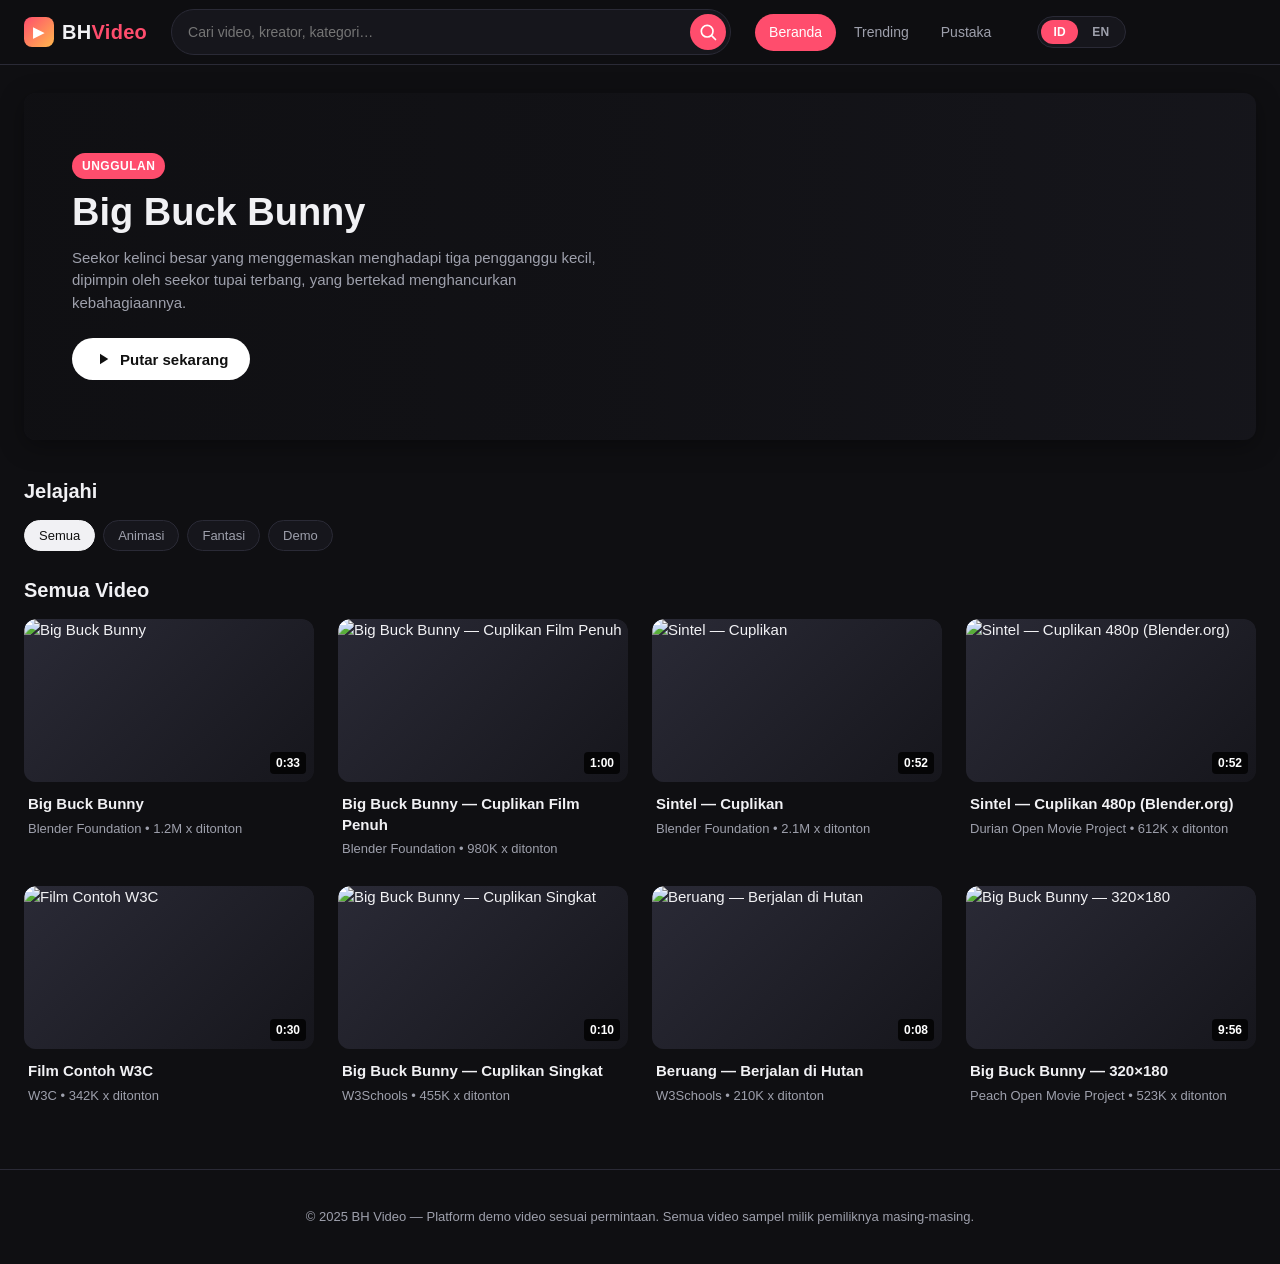
==== index.html @ 6b45b839 "Initial commit" ====
<!DOCTYPE html>
<html lang="id">
<head>
  <meta charset="UTF-8" />
  <meta name="viewport" content="width=device-width, initial-scale=1.0" />
  <title data-i18n-title="site.title.home">BH Video — Tonton di Mana Saja</title>
  <link rel="stylesheet" href="styles.css" />
  <script src="i18n.js"></script>
</head>
<body>
  <header class="site-header">
    <div class="container header-inner">
      <a href="index.html" class="logo">
        <span class="logo-mark">▶</span>
        <span class="logo-text">BH<span class="accent">Video</span></span>
      </a>

      <div class="search-bar">
        <input id="searchInput" type="text"
               data-i18n-attr="placeholder:header.search.placeholder" />
        <button id="searchBtn"
                data-i18n-attr="aria-label:header.search.aria">
          <svg viewBox="0 0 24 24" width="20" height="20" fill="none" stroke="currentColor" stroke-width="2"
               stroke-linecap="round" stroke-linejoin="round">
            <circle cx="11" cy="11" r="7"></circle>
            <line x1="21" y1="21" x2="16.65" y2="16.65"></line>
          </svg>
        </button>
      </div>

      <nav class="top-nav">
        <a href="#" class="active" data-i18n="nav.home">Beranda</a>
        <a href="#" data-i18n="nav.trending">Trending</a>
        <a href="#" data-i18n="nav.library">Pustaka</a>
      </nav>

      <div class="lang-switcher-host" data-lang-switcher></div>
    </div>
  </header>

  <main class="container">
    <!-- Hero / Featured -->
    <section id="hero" class="hero">
      <!-- Filled by app.js -->
    </section>

    <!-- Category filters -->
    <section class="filters">
      <h2 class="section-title" data-i18n="home.browse">Jelajahi</h2>
      <div id="categoryBar" class="category-bar">
        <!-- Filled by app.js -->
      </div>
    </section>

    <!-- Video grid -->
    <section class="grid-section">
      <h2 class="section-title" id="gridTitle" data-i18n="home.allVideos">Semua Video</h2>
      <div id="videoGrid" class="video-grid">
        <!-- Filled by app.js -->
      </div>
      <p id="emptyState" class="empty-state" data-i18n="home.empty" hidden>
        Tidak ada video yang cocok dengan pencarian Anda. Coba kata kunci lain.
      </p>
    </section>
  </main>

  <footer class="site-footer">
    <div class="container">
      <p data-i18n="footer.home">© 2025 BH Video — Platform demo video sesuai permintaan. Semua video sampel milik pemiliknya masing-masing.</p>
    </div>
  </footer>

  <script src="videos.js"></script>
  <script src="app.js"></script>
</body>
</html>
---- styles.css ----
/* =========================================================
   BH Video — Stylesheet
   Modern dark theme, responsive, no external dependencies.
   ========================================================= */

:root {
  --bg: #0f0f12;
  --bg-elev: #16161c;
  --bg-elev-2: #1d1d26;
  --border: #2a2a36;
  --text: #f1f1f4;
  --text-dim: #9ea0ac;
  --accent: #ff4d6d;
  --accent-2: #ffb84d;
  --radius: 12px;
  --shadow: 0 6px 24px rgba(0, 0, 0, 0.35);
  --transition: 180ms ease;
}

* {
  box-sizing: border-box;
}

html,
body {
  margin: 0;
  padding: 0;
  background: var(--bg);
  color: var(--text);
  font-family: "Segoe UI", -apple-system, BlinkMacSystemFont, "Helvetica Neue",
    Arial, "PingFang SC", "Microsoft YaHei", sans-serif;
  font-size: 15px;
  line-height: 1.5;
  min-height: 100vh;
}

a {
  color: inherit;
  text-decoration: none;
}

button {
  font-family: inherit;
  cursor: pointer;
}

.container {
  width: 100%;
  max-width: 1400px;
  margin: 0 auto;
  padding: 0 24px;
}

/* ---------- Header ---------- */
.site-header {
  position: sticky;
  top: 0;
  z-index: 50;
  background: rgba(15, 15, 18, 0.85);
  backdrop-filter: saturate(140%) blur(10px);
  border-bottom: 1px solid var(--border);
}

.header-inner {
  display: flex;
  align-items: center;
  gap: 24px;
  height: 64px;
}

.logo {
  display: flex;
  align-items: center;
  gap: 8px;
  font-weight: 700;
  font-size: 20px;
  letter-spacing: 0.3px;
}

.logo-mark {
  display: inline-grid;
  place-items: center;
  width: 30px;
  height: 30px;
  border-radius: 8px;
  background: linear-gradient(135deg, var(--accent), var(--accent-2));
  color: #fff;
  font-size: 14px;
}

.logo-text .accent {
  color: var(--accent);
}

.search-bar {
  flex: 1;
  max-width: 560px;
  display: flex;
  align-items: center;
  background: var(--bg-elev);
  border: 1px solid var(--border);
  border-radius: 999px;
  padding: 4px 4px 4px 16px;
  transition: border-color var(--transition);
}

.search-bar:focus-within {
  border-color: var(--accent);
}

.search-bar input {
  flex: 1;
  background: transparent;
  border: none;
  outline: none;
  color: var(--text);
  font-size: 14px;
  padding: 8px 0;
}

.search-bar button {
  display: grid;
  place-items: center;
  width: 36px;
  height: 36px;
  border: none;
  background: var(--accent);
  color: #fff;
  border-radius: 999px;
  transition: transform var(--transition), background var(--transition);
}

.search-bar button:hover {
  transform: scale(1.05);
}

.top-nav {
  display: flex;
  gap: 4px;
}

.top-nav a {
  padding: 8px 14px;
  border-radius: 999px;
  color: var(--text-dim);
  font-weight: 500;
  font-size: 14px;
  transition: background var(--transition), color var(--transition);
}

.top-nav a:hover {
  background: var(--bg-elev);
  color: var(--text);
}

.top-nav a.active {
  background: var(--accent);
  color: #fff;
}

.back-link {
  margin-left: auto;
  display: inline-flex;
  align-items: center;
  gap: 6px;
  color: var(--text-dim);
  font-weight: 500;
  padding: 8px 14px;
  border-radius: 999px;
  transition: background var(--transition), color var(--transition);
}

/* On the player page the language switcher should hug the right edge,
   right after the back link. */
.player-page .lang-switcher-host {
  margin-left: 0;
}

/* On the home page the top-nav already pushes everything, so keep the
   switcher tight to its right. */
.site-header .lang-switcher-host {
  flex-shrink: 0;
}

.back-link:hover {
  background: var(--bg-elev);
  color: var(--text);
}

/* ---------- Hero ---------- */
.hero {
  position: relative;
  margin: 28px 0 36px;
  border-radius: var(--radius);
  overflow: hidden;
  min-height: 320px;
  background: var(--bg-elev);
  box-shadow: var(--shadow);
  cursor: pointer;
  isolation: isolate;
}

.hero-bg {
  position: absolute;
  inset: 0;
  background-size: cover;
  background-position: center;
  transform: scale(1.02);
  transition: transform 600ms ease;
  z-index: -2;
}

.hero:hover .hero-bg {
  transform: scale(1.06);
}

.hero::before {
  content: "";
  position: absolute;
  inset: 0;
  background: linear-gradient(
    90deg,
    rgba(15, 15, 18, 0.92) 0%,
    rgba(15, 15, 18, 0.65) 45%,
    rgba(15, 15, 18, 0.1) 100%
  );
  z-index: -1;
}

.hero-content {
  padding: 60px 48px;
  max-width: 640px;
}

.hero-badge {
  display: inline-block;
  background: var(--accent);
  color: #fff;
  font-size: 12px;
  font-weight: 700;
  padding: 4px 10px;
  border-radius: 999px;
  letter-spacing: 0.5px;
  text-transform: uppercase;
  margin-bottom: 12px;
}

.hero h1 {
  font-size: 38px;
  margin: 0 0 12px;
  line-height: 1.15;
}

.hero p {
  color: var(--text-dim);
  margin: 0 0 24px;
  font-size: 15px;
}

.hero .play-now {
  display: inline-flex;
  align-items: center;
  gap: 8px;
  background: #fff;
  color: #111;
  padding: 12px 22px;
  border: none;
  border-radius: 999px;
  font-weight: 700;
  font-size: 15px;
  transition: transform var(--transition);
}

.hero .play-now:hover {
  transform: translateY(-2px);
}

/* ---------- Category bar ---------- */
.filters {
  margin-bottom: 16px;
}

.section-title {
  font-size: 20px;
  margin: 0 0 14px;
  font-weight: 700;
}

.category-bar {
  display: flex;
  flex-wrap: wrap;
  gap: 8px;
  margin-bottom: 24px;
}

.chip {
  background: var(--bg-elev);
  border: 1px solid var(--border);
  color: var(--text-dim);
  padding: 7px 14px;
  border-radius: 999px;
  font-size: 13px;
  font-weight: 500;
  transition: all var(--transition);
}

.chip:hover {
  color: var(--text);
  border-color: var(--text-dim);
}

.chip.active {
  background: var(--text);
  color: #111;
  border-color: var(--text);
}

/* ---------- Video grid ---------- */
.grid-section {
  padding-bottom: 60px;
}

.video-grid {
  display: grid;
  grid-template-columns: repeat(auto-fill, minmax(260px, 1fr));
  gap: 24px;
}

.video-card {
  background: transparent;
  border-radius: var(--radius);
  overflow: hidden;
  cursor: pointer;
  transition: transform var(--transition);
  display: flex;
  flex-direction: column;
}

.video-card:hover {
  transform: translateY(-4px);
}

.thumb {
  position: relative;
  aspect-ratio: 16 / 9;
  background: var(--bg-elev);
  border-radius: var(--radius);
  overflow: hidden;
}

.thumb img {
  width: 100%;
  height: 100%;
  object-fit: cover;
  display: block;
  transition: transform 400ms ease;
}

.video-card:hover .thumb img {
  transform: scale(1.05);
}

.thumb .duration {
  position: absolute;
  right: 8px;
  bottom: 8px;
  background: rgba(0, 0, 0, 0.8);
  color: #fff;
  font-size: 12px;
  font-weight: 600;
  padding: 2px 6px;
  border-radius: 4px;
}

.thumb .play-overlay {
  position: absolute;
  inset: 0;
  display: grid;
  place-items: center;
  background: rgba(0, 0, 0, 0.25);
  opacity: 0;
  transition: opacity var(--transition);
}

.video-card:hover .play-overlay {
  opacity: 1;
}

.thumb .play-overlay::before {
  content: "";
  width: 0;
  height: 0;
  margin-left: 6px;
  border-left: 22px solid #fff;
  border-top: 14px solid transparent;
  border-bottom: 14px solid transparent;
  filter: drop-shadow(0 2px 6px rgba(0, 0, 0, 0.5));
}

.card-body {
  padding: 12px 4px 4px;
}

.card-title {
  font-size: 15px;
  font-weight: 600;
  margin: 0 0 4px;
  display: -webkit-box;
  -webkit-line-clamp: 2;
  -webkit-box-orient: vertical;
  overflow: hidden;
  line-height: 1.35;
}

.card-meta {
  font-size: 13px;
  color: var(--text-dim);
}

.empty-state {
  text-align: center;
  color: var(--text-dim);
  padding: 60px 0;
  font-size: 15px;
}

/* ---------- Footer ---------- */
.site-footer {
  border-top: 1px solid var(--border);
  padding: 24px 0;
  color: var(--text-dim);
  font-size: 13px;
  text-align: center;
}

/* ---------- Language switcher ---------- */
.lang-switcher-host {
  margin-left: 8px;
  display: flex;
  align-items: center;
}

.lang-switcher {
  display: inline-flex;
  background: var(--bg-elev);
  border: 1px solid var(--border);
  border-radius: 999px;
  padding: 3px;
  gap: 2px;
}

.lang-switcher .lang-btn {
  appearance: none;
  border: none;
  background: transparent;
  color: var(--text-dim);
  font-weight: 600;
  font-size: 12px;
  letter-spacing: 0.4px;
  padding: 5px 12px;
  border-radius: 999px;
  transition: background var(--transition), color var(--transition);
}

.lang-switcher .lang-btn:hover {
  color: var(--text);
}

.lang-switcher .lang-btn.active {
  background: var(--accent);
  color: #fff;
}

/* =========================================================
   Player page
   ========================================================= */

.player-page {
  background: var(--bg);
}

.player-layout {
  display: grid;
  grid-template-columns: minmax(0, 1fr) 380px;
  gap: 32px;
  margin: 28px auto 60px;
  align-items: start;
}

.player-shell {
  background: #000;
  border-radius: var(--radius);
  overflow: hidden;
  box-shadow: var(--shadow);
  aspect-ratio: 16 / 9;
}

.player-shell video {
  width: 100%;
  height: 100%;
  display: block;
  background: #000;
}

.player-meta {
  margin-top: 20px;
}

.player-meta h1 {
  font-size: 24px;
  margin: 0 0 12px;
  line-height: 1.3;
}

.meta-row {
  display: flex;
  align-items: center;
  justify-content: space-between;
  gap: 16px;
  flex-wrap: wrap;
  padding-bottom: 14px;
  border-bottom: 1px solid var(--border);
}

.meta-stats {
  color: var(--text-dim);
  font-size: 14px;
}

.meta-stats .dot {
  margin: 0 6px;
}

.actions {
  display: flex;
  gap: 8px;
}

.action-btn {
  display: inline-flex;
  align-items: center;
  gap: 6px;
  background: var(--bg-elev);
  border: 1px solid var(--border);
  color: var(--text);
  padding: 8px 14px;
  border-radius: 999px;
  font-size: 14px;
  font-weight: 500;
  transition: background var(--transition), transform var(--transition);
}

.action-btn:hover {
  background: var(--bg-elev-2);
  transform: translateY(-1px);
}

.action-btn.liked {
  background: var(--accent);
  border-color: var(--accent);
  color: #fff;
}

.creator-card {
  display: flex;
  align-items: center;
  gap: 12px;
  margin: 16px 0;
}

.avatar {
  width: 44px;
  height: 44px;
  border-radius: 50%;
  background: linear-gradient(135deg, var(--accent), var(--accent-2));
  display: grid;
  place-items: center;
  color: #fff;
  font-weight: 700;
}

.creator-name {
  font-weight: 600;
  font-size: 15px;
}

.creator-meta {
  color: var(--text-dim);
  font-size: 13px;
}

.description {
  background: var(--bg-elev);
  border-radius: var(--radius);
  padding: 16px;
  color: var(--text-dim);
  font-size: 14px;
  line-height: 1.6;
  white-space: pre-wrap;
}

/* Up next sidebar */
.up-next .section-title {
  margin-top: 0;
}

.up-next-list {
  display: flex;
  flex-direction: column;
  gap: 12px;
}

.up-next-item {
  display: grid;
  grid-template-columns: 168px 1fr;
  gap: 12px;
  cursor: pointer;
  border-radius: 8px;
  padding: 4px;
  transition: background var(--transition);
}

.up-next-item:hover {
  background: var(--bg-elev);
}

.up-next-item .thumb {
  border-radius: 8px;
}

.up-next-item .un-title {
  font-size: 14px;
  font-weight: 600;
  line-height: 1.35;
  margin: 0 0 4px;
  display: -webkit-box;
  -webkit-line-clamp: 2;
  -webkit-box-orient: vertical;
  overflow: hidden;
}

.up-next-item .un-meta {
  font-size: 12px;
  color: var(--text-dim);
}

/* ---------- Toast ---------- */
.toast {
  position: fixed;
  bottom: 24px;
  left: 50%;
  transform: translateX(-50%) translateY(20px);
  background: var(--bg-elev-2);
  color: var(--text);
  border: 1px solid var(--border);
  padding: 10px 18px;
  border-radius: 999px;
  font-size: 14px;
  opacity: 0;
  pointer-events: none;
  transition: opacity 200ms ease, transform 200ms ease;
  z-index: 100;
}

.toast.show {
  opacity: 1;
  transform: translateX(-50%) translateY(0);
}

/* ---------- Responsive ---------- */
@media (max-width: 1000px) {
  .player-layout {
    grid-template-columns: 1fr;
  }
  .top-nav {
    display: none;
  }
}

@media (max-width: 720px) {
  .container {
    padding: 0 16px;
  }
  .header-inner {
    gap: 12px;
  }
  .hero-content {
    padding: 32px 24px;
  }
  .hero h1 {
    font-size: 26px;
  }
  .video-grid {
    grid-template-columns: repeat(auto-fill, minmax(200px, 1fr));
    gap: 16px;
  }
  .up-next-item {
    grid-template-columns: 140px 1fr;
  }
}
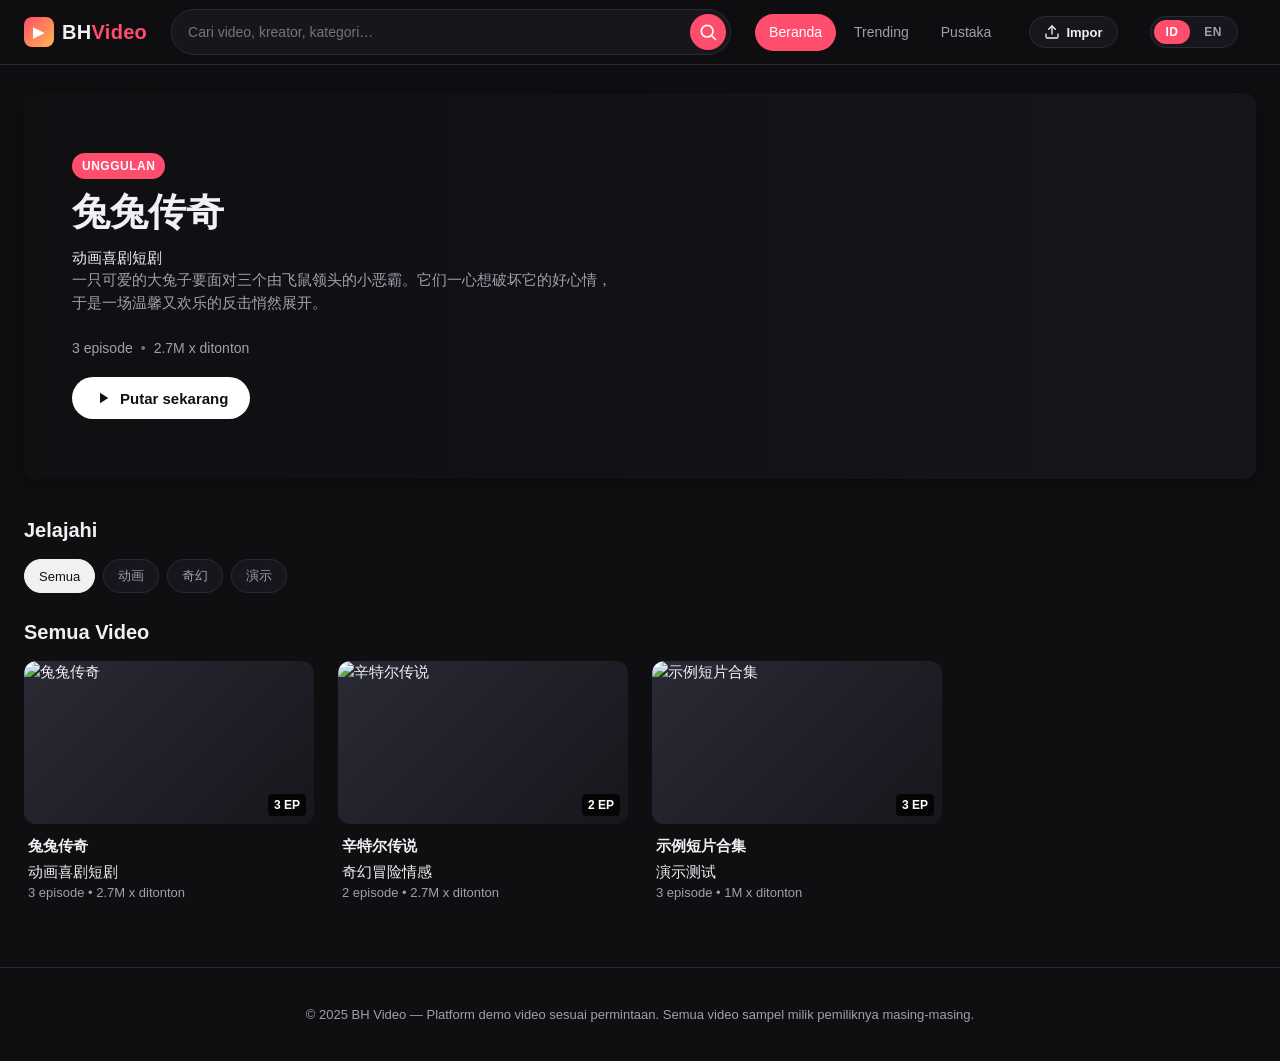
==== commit f80e4cfc: "剧集播放+内容导入" ====
--- a/index.html
+++ b/index.html
@@ -33,6 +33,17 @@
         <a href="#" data-i18n="nav.trending">Trending</a>
         <a href="#" data-i18n="nav.library">Pustaka</a>
       </nav>
+
+      <button id="importBtn" class="import-btn" type="button"
+              data-i18n-attr="aria-label:import.title" data-i18n-title="import.title">
+        <svg viewBox="0 0 24 24" width="16" height="16" fill="none" stroke="currentColor" stroke-width="2"
+             stroke-linecap="round" stroke-linejoin="round">
+          <path d="M21 15v4a2 2 0 0 1-2 2H5a2 2 0 0 1-2-2v-4"></path>
+          <polyline points="17 8 12 3 7 8"></polyline>
+          <line x1="12" y1="3" x2="12" y2="15"></line>
+        </svg>
+        <span data-i18n="import.button">Import</span>
+      </button>
 
       <div class="lang-switcher-host" data-lang-switcher></div>
     </div>
--- a/styles.css
+++ b/styles.css
@@ -665,6 +665,273 @@
 .toast.show {
   opacity: 1;
   transform: translateX(-50%) translateY(0);
+}
+
+/* ---------- Hero meta line (episode count + total plays) ---------- */
+.hero-meta {
+  display: flex;
+  gap: 8px;
+  align-items: center;
+  color: var(--text-dim);
+  font-size: 14px;
+  margin: 0 0 18px;
+}
+
+.hero-meta .dot {
+  opacity: 0.7;
+}
+
+/* ---------- Episode count badge on series cards ---------- */
+.thumb .ep-badge {
+  position: absolute;
+  left: 8px;
+  top: 8px;
+  background: linear-gradient(135deg, var(--accent), var(--accent-2));
+  color: #fff;
+  font-size: 11px;
+  font-weight: 700;
+  padding: 2px 8px;
+  border-radius: 4px;
+  letter-spacing: 0.3px;
+  box-shadow: 0 2px 6px rgba(0, 0, 0, 0.4);
+}
+
+/* ---------- Active state in episode list ---------- */
+.up-next-item.active {
+  background: var(--bg-elev-2);
+  outline: 2px solid var(--accent);
+}
+
+.up-next-item.active .un-title {
+  color: var(--accent);
+}
+
+/* ---------- Import button (header) ---------- */
+.import-btn {
+  display: inline-flex;
+  align-items: center;
+  gap: 6px;
+  background: var(--bg-elev);
+  border: 1px solid var(--border);
+  color: var(--text);
+  padding: 7px 14px;
+  border-radius: 999px;
+  font-size: 13px;
+  font-weight: 600;
+  transition: background var(--transition), border-color var(--transition),
+    transform var(--transition);
+  flex-shrink: 0;
+}
+
+.import-btn:hover {
+  background: var(--bg-elev-2);
+  border-color: var(--accent);
+  color: var(--accent);
+  transform: translateY(-1px);
+}
+
+/* ---------- Modal ---------- */
+.modal-backdrop {
+  position: fixed;
+  inset: 0;
+  background: rgba(0, 0, 0, 0.6);
+  backdrop-filter: blur(4px);
+  display: grid;
+  place-items: center;
+  z-index: 200;
+  padding: 20px;
+}
+
+.modal-backdrop[hidden] {
+  display: none;
+}
+
+.modal {
+  background: var(--bg-elev);
+  border: 1px solid var(--border);
+  border-radius: var(--radius);
+  width: 100%;
+  max-width: 640px;
+  max-height: calc(100vh - 80px);
+  display: flex;
+  flex-direction: column;
+  box-shadow: 0 20px 60px rgba(0, 0, 0, 0.6);
+  overflow: hidden;
+}
+
+.modal-header {
+  display: flex;
+  align-items: center;
+  justify-content: space-between;
+  padding: 16px 20px;
+  border-bottom: 1px solid var(--border);
+}
+
+.modal-header h2 {
+  margin: 0;
+  font-size: 18px;
+}
+
+.modal-close {
+  background: transparent;
+  border: none;
+  color: var(--text-dim);
+  font-size: 26px;
+  line-height: 1;
+  width: 32px;
+  height: 32px;
+  border-radius: 50%;
+  transition: background var(--transition), color var(--transition);
+}
+
+.modal-close:hover {
+  background: var(--bg-elev-2);
+  color: var(--text);
+}
+
+.modal-body {
+  padding: 20px;
+  overflow-y: auto;
+  flex: 1;
+}
+
+.modal-desc {
+  margin: 0 0 12px;
+  color: var(--text-dim);
+  font-size: 14px;
+}
+
+.modal-hints {
+  margin: 0 0 16px;
+  padding-left: 20px;
+  color: var(--text-dim);
+  font-size: 13px;
+  line-height: 1.7;
+}
+
+.file-drop {
+  border: 2px dashed var(--border);
+  border-radius: var(--radius);
+  padding: 28px 20px;
+  text-align: center;
+  cursor: pointer;
+  transition: border-color var(--transition), background var(--transition);
+}
+
+.file-drop:hover,
+.file-drop:focus,
+.file-drop.drag {
+  border-color: var(--accent);
+  background: rgba(255, 77, 109, 0.05);
+  outline: none;
+}
+
+.file-drop-icon {
+  font-size: 32px;
+  margin-bottom: 8px;
+}
+
+.file-drop-text {
+  color: var(--text-dim);
+  font-size: 14px;
+  margin-bottom: 12px;
+}
+
+.file-pick-btn {
+  background: var(--accent);
+  color: #fff;
+  border: none;
+  padding: 8px 18px;
+  border-radius: 999px;
+  font-size: 13px;
+  font-weight: 600;
+  transition: transform var(--transition);
+}
+
+.file-pick-btn:hover {
+  transform: translateY(-1px);
+}
+
+.import-preview {
+  margin-top: 16px;
+  background: var(--bg-elev-2);
+  border-radius: var(--radius);
+  padding: 12px 16px;
+  max-height: 200px;
+  overflow-y: auto;
+}
+
+.preview-title {
+  font-size: 14px;
+  margin: 0 0 8px;
+  color: var(--text);
+}
+
+.preview-list {
+  margin: 0;
+  padding-left: 18px;
+  font-size: 13px;
+  line-height: 1.7;
+  color: var(--text-dim);
+}
+
+.preview-list strong {
+  color: var(--text);
+}
+
+.preview-list .muted {
+  color: var(--text-dim);
+  font-size: 12px;
+  margin-left: 4px;
+}
+
+.import-status {
+  margin-top: 12px;
+  font-size: 13px;
+  color: var(--text-dim);
+  min-height: 18px;
+}
+
+.modal-footer {
+  display: flex;
+  justify-content: flex-end;
+  gap: 8px;
+  padding: 14px 20px;
+  border-top: 1px solid var(--border);
+  background: var(--bg);
+}
+
+.btn-secondary,
+.btn-primary {
+  border: none;
+  padding: 9px 18px;
+  border-radius: 999px;
+  font-size: 13px;
+  font-weight: 600;
+  transition: transform var(--transition), background var(--transition);
+}
+
+.btn-secondary {
+  background: var(--bg-elev-2);
+  color: var(--text);
+}
+
+.btn-secondary:hover {
+  background: var(--border);
+}
+
+.btn-primary {
+  background: var(--accent);
+  color: #fff;
+}
+
+.btn-primary:hover:not(:disabled) {
+  transform: translateY(-1px);
+}
+
+.btn-primary:disabled {
+  opacity: 0.5;
+  cursor: not-allowed;
 }
 
 /* ---------- Responsive ---------- */
